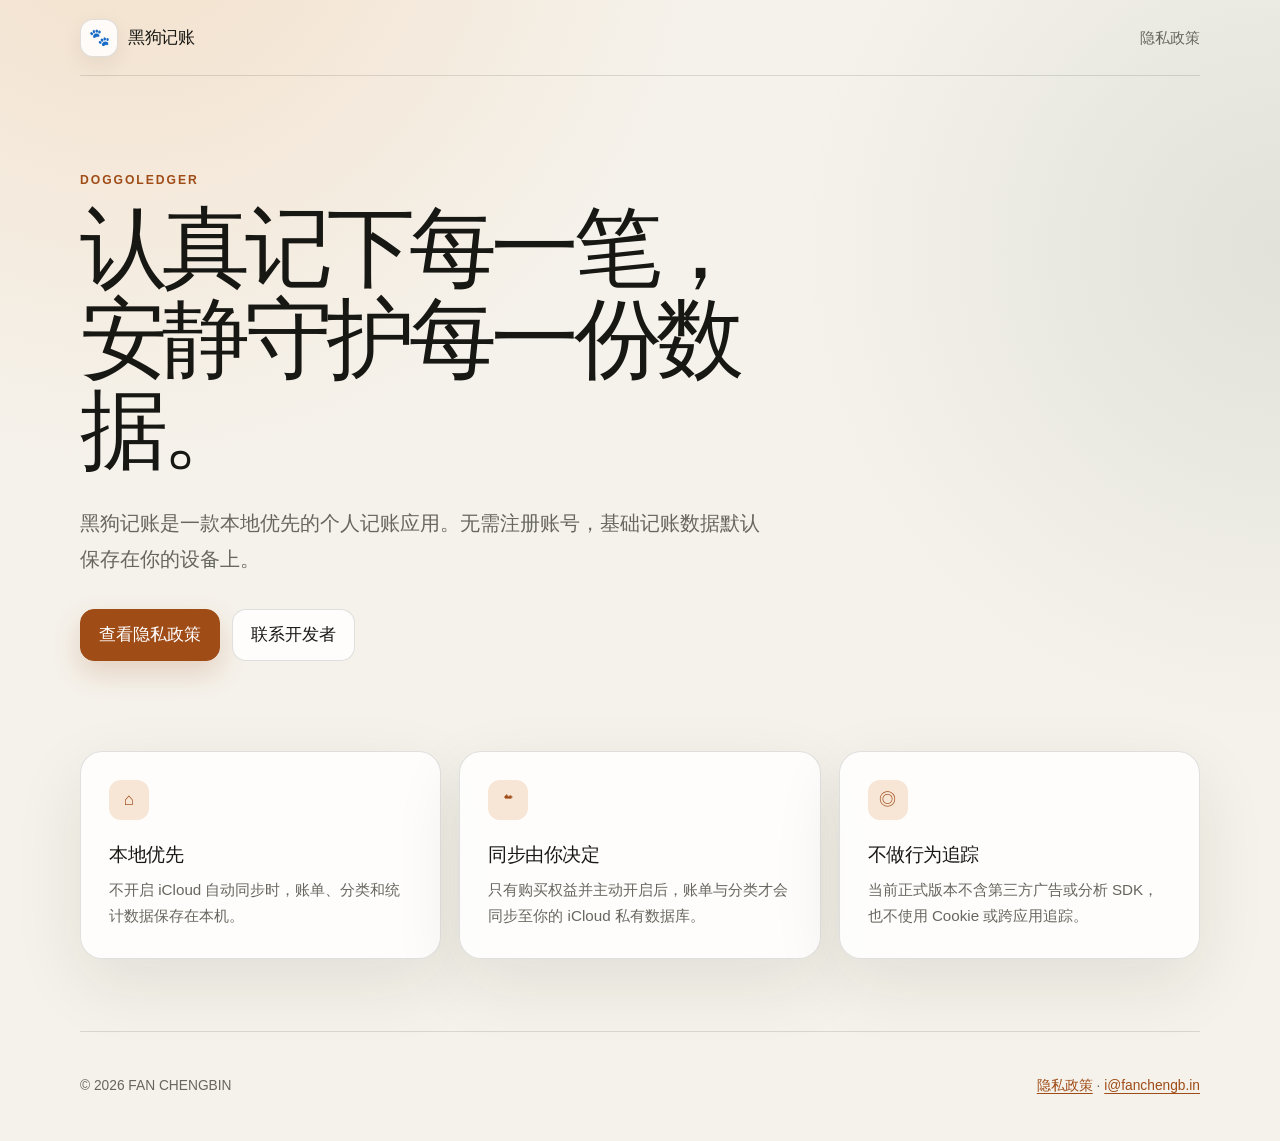
==== index.html @ 14ca74b3 "docs: publish DoggoLedger privacy policy" ====
<!doctype html>
<html lang="zh-CN">
<head>
  <meta charset="utf-8">
  <meta name="viewport" content="width=device-width, initial-scale=1">
  <meta name="description" content="黑狗记账（DoggoLedger）官方网站与隐私政策入口。">
  <meta name="referrer" content="no-referrer">
  <meta http-equiv="Content-Security-Policy" content="default-src 'self'; style-src 'self'; img-src 'self' data:; object-src 'none'; base-uri 'none'; form-action 'none'; frame-ancestors 'none'">
  <title>黑狗记账 · DoggoLedger</title>
  <link rel="stylesheet" href="styles.css">
</head>
<body>
  <header class="site-header">
    <a class="brand" href="index.html" aria-label="黑狗记账首页">
      <span class="brand-mark" aria-hidden="true">🐾</span>
      <span>黑狗记账</span>
    </a>
    <nav aria-label="主要导航">
      <a href="privacy.html">隐私政策</a>
    </nav>
  </header>

  <main class="home-main">
    <section class="hero" aria-labelledby="hero-title">
      <p class="eyebrow">DoggoLedger</p>
      <h1 id="hero-title">认真记下每一笔，<br>安静守护每一份数据。</h1>
      <p class="hero-copy">黑狗记账是一款本地优先的个人记账应用。无需注册账号，基础记账数据默认保存在你的设备上。</p>
      <div class="hero-actions">
        <a class="button primary" href="privacy.html">查看隐私政策</a>
        <a class="button secondary" href="mailto:i@fanchengb.in">联系开发者</a>
      </div>
    </section>

    <section class="feature-grid" aria-label="隐私特点">
      <article class="feature-card">
        <span class="feature-icon" aria-hidden="true">⌂</span>
        <h2>本地优先</h2>
        <p>不开启 iCloud 自动同步时，账单、分类和统计数据保存在本机。</p>
      </article>
      <article class="feature-card">
        <span class="feature-icon" aria-hidden="true">☁</span>
        <h2>同步由你决定</h2>
        <p>只有购买权益并主动开启后，账单与分类才会同步至你的 iCloud 私有数据库。</p>
      </article>
      <article class="feature-card">
        <span class="feature-icon" aria-hidden="true">◎</span>
        <h2>不做行为追踪</h2>
        <p>当前正式版本不含第三方广告或分析 SDK，也不使用 Cookie 或跨应用追踪。</p>
      </article>
    </section>
  </main>

  <footer class="site-footer">
    <p>© 2026 FAN CHENGBIN</p>
    <p><a href="privacy.html">隐私政策</a><span aria-hidden="true"> · </span><a href="mailto:i@fanchengb.in">i@fanchengb.in</a></p>
  </footer>
</body>
</html>
---- styles.css ----
:root {
  color-scheme: light dark;
  --bg: #f5f2eb;
  --surface: rgba(255, 255, 255, 0.84);
  --surface-strong: #ffffff;
  --text: #171713;
  --muted: #67665f;
  --line: rgba(23, 23, 19, 0.13);
  --accent: #d16f2d;
  --accent-dark: #9f4c17;
  --accent-soft: #f7e5d5;
  --shadow: 0 24px 70px rgba(37, 31, 20, 0.09);
  font-family: -apple-system, BlinkMacSystemFont, "Segoe UI", sans-serif;
  font-synthesis: none;
}

* { box-sizing: border-box; }

html {
  scroll-behavior: smooth;
  background: var(--bg);
}

body {
  min-height: 100vh;
  margin: 0;
  color: var(--text);
  background:
    radial-gradient(circle at 10% -10%, rgba(238, 160, 89, 0.22), transparent 36rem),
    radial-gradient(circle at 100% 22%, rgba(82, 108, 86, 0.12), transparent 30rem),
    var(--bg);
  font-size: 17px;
  line-height: 1.75;
  text-rendering: optimizeLegibility;
}

a {
  color: var(--accent-dark);
  text-decoration-thickness: 1px;
  text-underline-offset: 0.2em;
}

a:hover { color: var(--accent); }

a:focus-visible,
button:focus-visible {
  outline: 3px solid var(--accent);
  outline-offset: 4px;
  border-radius: 6px;
}

.site-header,
.site-footer,
.home-main,
.policy-layout {
  width: min(1120px, calc(100% - 40px));
  margin-inline: auto;
}

.site-header {
  min-height: 76px;
  display: flex;
  align-items: center;
  justify-content: space-between;
  gap: 24px;
  border-bottom: 1px solid var(--line);
}

.brand {
  display: inline-flex;
  align-items: center;
  gap: 10px;
  color: var(--text);
  font-weight: 760;
  text-decoration: none;
  letter-spacing: -0.02em;
}

.brand-mark {
  width: 38px;
  height: 38px;
  display: grid;
  place-items: center;
  border: 1px solid var(--line);
  border-radius: 13px;
  background: var(--surface);
  box-shadow: 0 8px 22px rgba(37, 31, 20, 0.07);
}

nav a {
  color: var(--muted);
  font-size: 0.94rem;
  font-weight: 650;
  text-decoration: none;
}

nav a[aria-current="page"] { color: var(--text); }

.home-main { padding: 94px 0 72px; }

.hero { max-width: 820px; }

.eyebrow {
  margin: 0 0 12px;
  color: var(--accent-dark);
  font-size: 0.76rem;
  font-weight: 800;
  letter-spacing: 0.16em;
  text-transform: uppercase;
}

h1,
h2 {
  font-family: ui-rounded, -apple-system, BlinkMacSystemFont, "Segoe UI", sans-serif;
  text-wrap: balance;
}

h1 {
  margin: 0;
  font-size: clamp(2.55rem, 7vw, 5.5rem);
  line-height: 1.03;
  letter-spacing: -0.065em;
}

.hero-copy {
  max-width: 680px;
  margin: 30px 0 0;
  color: var(--muted);
  font-size: clamp(1.05rem, 2vw, 1.28rem);
}

.hero-actions {
  display: flex;
  flex-wrap: wrap;
  gap: 12px;
  margin-top: 32px;
}

.button {
  min-height: 48px;
  display: inline-flex;
  align-items: center;
  justify-content: center;
  padding: 10px 18px;
  border: 1px solid var(--line);
  border-radius: 14px;
  font-weight: 720;
  text-decoration: none;
}

.button.primary {
  color: #fff;
  border-color: var(--accent-dark);
  background: var(--accent-dark);
  box-shadow: 0 12px 28px rgba(159, 76, 23, 0.2);
}

.button.primary:hover { color: #fff; background: var(--accent); }
.button.secondary { color: var(--text); background: var(--surface); }

.feature-grid {
  display: grid;
  grid-template-columns: repeat(3, 1fr);
  gap: 18px;
  margin-top: 90px;
}

.feature-card,
.policy-card {
  border: 1px solid var(--line);
  background: var(--surface);
  box-shadow: var(--shadow);
  backdrop-filter: blur(20px);
  -webkit-backdrop-filter: blur(20px);
}

.feature-card {
  padding: 28px;
  border-radius: 22px;
}

.feature-icon {
  width: 40px;
  height: 40px;
  display: grid;
  place-items: center;
  color: var(--accent-dark);
  border-radius: 12px;
  background: var(--accent-soft);
  font-weight: 800;
}

.feature-card h2 {
  margin: 18px 0 6px;
  font-size: 1.18rem;
  letter-spacing: -0.025em;
}

.feature-card p {
  margin: 0;
  color: var(--muted);
  font-size: 0.95rem;
}

.policy-layout { padding: 56px 0 72px; }

.policy-card {
  max-width: 860px;
  margin: 0 auto;
  padding: clamp(28px, 6vw, 72px);
  border-radius: 28px;
}

.policy-heading {
  padding-bottom: 34px;
  border-bottom: 1px solid var(--line);
}

.policy-heading h1 {
  font-size: clamp(2.5rem, 6vw, 4.5rem);
}

.effective-date {
  margin: 16px 0 0;
  color: var(--muted);
  font-size: 0.95rem;
}

.notice {
  margin: 34px 0 42px;
  padding: 22px 24px;
  border-left: 4px solid var(--accent);
  border-radius: 0 16px 16px 0;
  background: var(--accent-soft);
}

.notice strong { color: var(--accent-dark); }
.notice p { margin: 5px 0 0; }

.policy-card section {
  padding-block: 12px 24px;
  scroll-margin-top: 20px;
}

.policy-card h2 {
  margin: 0 0 12px;
  font-size: clamp(1.25rem, 3vw, 1.55rem);
  line-height: 1.35;
  letter-spacing: -0.025em;
}

.policy-card p { margin: 0 0 14px; }
.policy-card p:last-child { margin-bottom: 0; }

.policy-card ul {
  margin: 0 0 18px;
  padding-left: 1.25em;
}

.policy-card li { margin-block: 8px; }
.policy-card li::marker { color: var(--accent); }

.contact-list {
  display: grid;
  grid-template-columns: 160px 1fr;
  margin: 0;
  border-top: 1px solid var(--line);
}

.contact-list dt,
.contact-list dd {
  padding: 14px 0;
  border-bottom: 1px solid var(--line);
}

.contact-list dt { color: var(--muted); }
.contact-list dd { margin: 0; font-weight: 650; }

.site-footer {
  min-height: 110px;
  display: flex;
  align-items: center;
  justify-content: space-between;
  gap: 24px;
  padding-block: 24px;
  color: var(--muted);
  border-top: 1px solid var(--line);
  font-size: 0.86rem;
}

.site-footer p { margin: 0; }

@media (max-width: 760px) {
  body { font-size: 16px; line-height: 1.7; }
  .site-header, .site-footer, .home-main, .policy-layout { width: min(100% - 28px, 680px); }
  .site-header { min-height: 66px; }
  .home-main { padding: 62px 0 48px; }
  .hero-copy { margin-top: 22px; }
  .feature-grid { grid-template-columns: 1fr; margin-top: 58px; }
  .feature-card { padding: 22px; }
  .policy-layout { padding: 26px 0 46px; }
  .policy-card { padding: 26px 20px 34px; border-radius: 20px; }
  .policy-heading { padding-bottom: 26px; }
  .notice { margin: 26px 0 34px; padding: 18px; }
  .contact-list { grid-template-columns: 1fr; }
  .contact-list dt { padding-bottom: 0; border-bottom: 0; }
  .contact-list dd { padding-top: 2px; }
  .site-footer { min-height: 128px; flex-direction: column; align-items: flex-start; justify-content: center; gap: 4px; }
}

@media (prefers-reduced-motion: reduce) {
  html { scroll-behavior: auto; }
}

@media (prefers-color-scheme: dark) {
  :root {
    --bg: #11110f;
    --surface: rgba(29, 29, 25, 0.9);
    --surface-strong: #1d1d19;
    --text: #f3f0e9;
    --muted: #b4b0a7;
    --line: rgba(255, 255, 255, 0.12);
    --accent: #f09a59;
    --accent-dark: #ffb478;
    --accent-soft: rgba(209, 111, 45, 0.15);
    --shadow: 0 24px 70px rgba(0, 0, 0, 0.25);
  }

  .button.primary { color: #1a120d; background: var(--accent-dark); border-color: var(--accent-dark); }
  .button.primary:hover { color: #1a120d; }
}
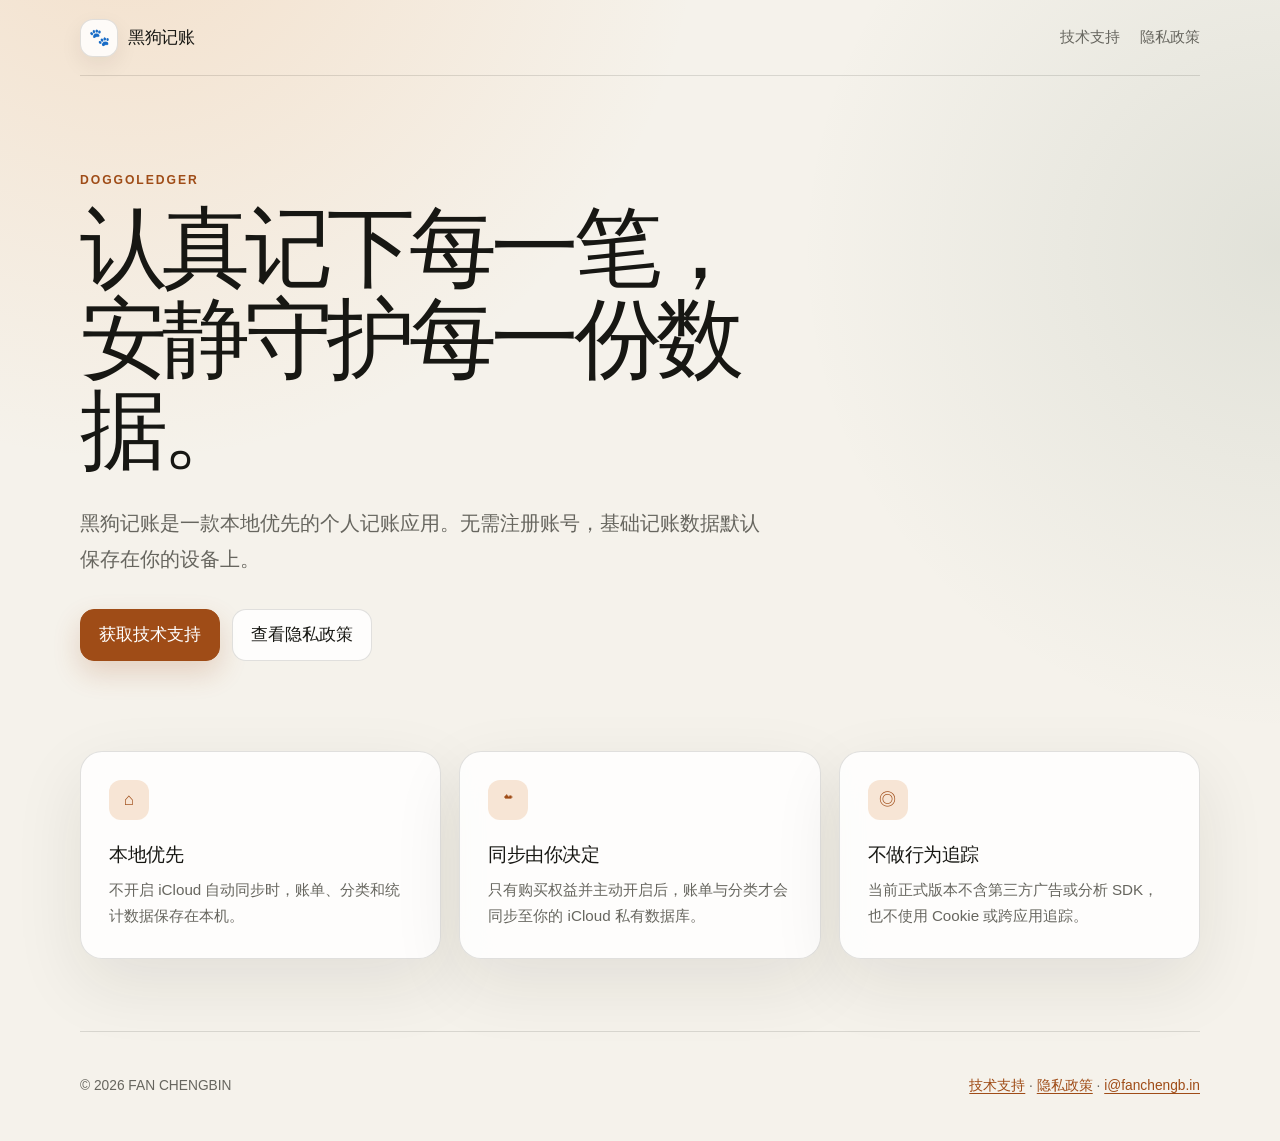
==== commit 61de7852: "docs: add DoggoLedger support page" ====
--- a/index.html
+++ b/index.html
@@ -16,6 +16,7 @@
       <span>黑狗记账</span>
     </a>
     <nav aria-label="主要导航">
+      <a href="support.html">技术支持</a>
       <a href="privacy.html">隐私政策</a>
     </nav>
   </header>
@@ -26,8 +27,8 @@
       <h1 id="hero-title">认真记下每一笔，<br>安静守护每一份数据。</h1>
       <p class="hero-copy">黑狗记账是一款本地优先的个人记账应用。无需注册账号，基础记账数据默认保存在你的设备上。</p>
       <div class="hero-actions">
-        <a class="button primary" href="privacy.html">查看隐私政策</a>
-        <a class="button secondary" href="mailto:i@fanchengb.in">联系开发者</a>
+        <a class="button primary" href="support.html">获取技术支持</a>
+        <a class="button secondary" href="privacy.html">查看隐私政策</a>
       </div>
     </section>
 
@@ -52,7 +53,7 @@
 
   <footer class="site-footer">
     <p>© 2026 FAN CHENGBIN</p>
-    <p><a href="privacy.html">隐私政策</a><span aria-hidden="true"> · </span><a href="mailto:i@fanchengb.in">i@fanchengb.in</a></p>
+    <p><a href="support.html">技术支持</a><span aria-hidden="true"> · </span><a href="privacy.html">隐私政策</a><span aria-hidden="true"> · </span><a href="mailto:i@fanchengb.in">i@fanchengb.in</a></p>
   </footer>
 </body>
 </html>
--- a/styles.css
+++ b/styles.css
@@ -94,6 +94,12 @@
   text-decoration: none;
 }
 
+nav {
+  display: flex;
+  align-items: center;
+  gap: 20px;
+}
+
 nav a[aria-current="page"] { color: var(--text); }
 
 .home-main { padding: 94px 0 72px; }
@@ -294,6 +300,7 @@
   body { font-size: 16px; line-height: 1.7; }
   .site-header, .site-footer, .home-main, .policy-layout { width: min(100% - 28px, 680px); }
   .site-header { min-height: 66px; }
+  nav { gap: 12px; }
   .home-main { padding: 62px 0 48px; }
   .hero-copy { margin-top: 22px; }
   .feature-grid { grid-template-columns: 1fr; margin-top: 58px; }
